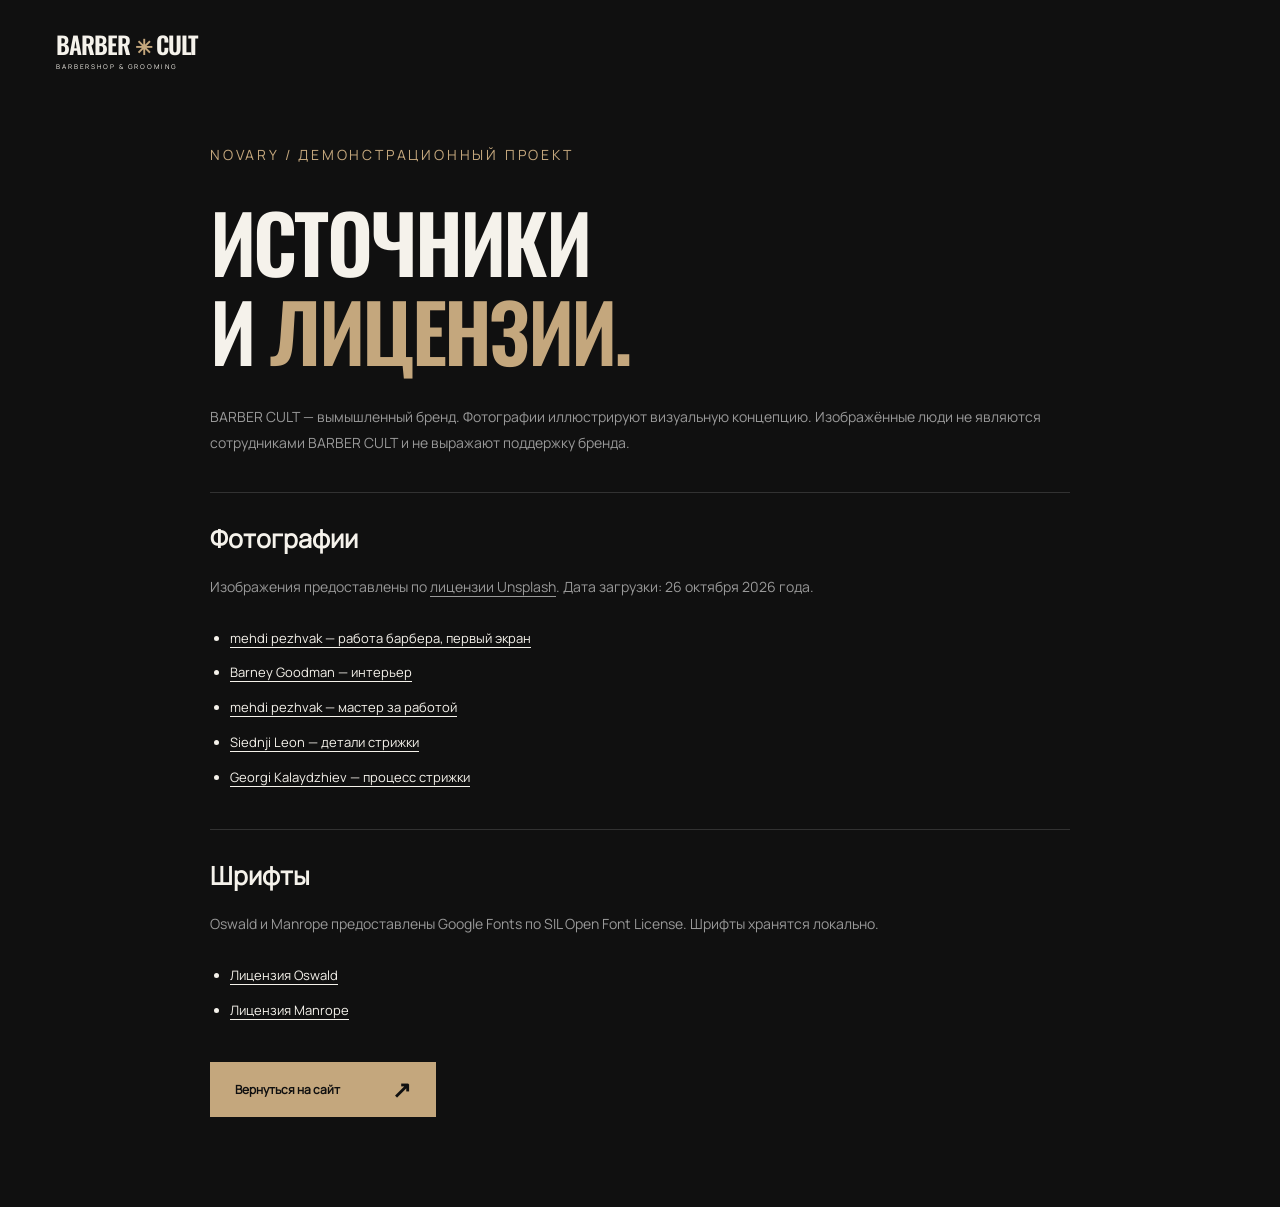
==== credits.html @ 25500d40 "feat: complete BARBER CULT landing page" ====
<!doctype html>
<html lang="ru">
<head>
  <meta charset="utf-8">
  <meta name="viewport" content="width=device-width, initial-scale=1">
  <meta name="theme-color" content="#101010">
  <meta name="description" content="Источники фотографий и лицензии шрифтов демонстрационного проекта BARBER CULT от AI-студии NOVARY.">
  <title>Источники и лицензии — BARBER CULT / NOVARY</title>
  <link rel="icon" href="assets/favicon.svg" type="image/svg+xml">
  <link rel="stylesheet" href="styles.css">
</head>
<body>
  <a class="skip-link" href="#credits">Перейти к содержимому</a>
  <header class="header"><a class="logo" href="index.html" aria-label="BARBER CULT — на главную">BARBER<span class="logo-star" aria-hidden="true">✳</span>CULT<span class="logo-sub">BARBERSHOP &amp; GROOMING</span></a></header>
  <main id="credits" class="container credits-page" tabindex="-1">
    <p class="eyebrow">NOVARY / ДЕМОНСТРАЦИОННЫЙ ПРОЕКТ</p>
    <h1>ИСТОЧНИКИ<br>И <span class="accent">ЛИЦЕНЗИИ.</span></h1>
    <p>BARBER CULT — вымышленный бренд. Фотографии иллюстрируют визуальную концепцию. Изображённые люди не являются сотрудниками BARBER CULT и не выражают поддержку бренда.</p>
    <section aria-labelledby="photos-title">
      <h2 id="photos-title">Фотографии</h2>
      <p>Изображения предоставлены по <a href="https://unsplash.com/license">лицензии Unsplash</a>. Дата загрузки: 26 октября 2026 года.</p>
      <ul class="credits-list">
        <li><a href="https://unsplash.com/photos/a-barber-is-cutting-hair-in-a-salon-NATMVNvlB_c">mehdi pezhvak — работа барбера, первый экран</a></li>
        <li><a href="https://unsplash.com/photos/an-empty-barbershop-interior-with-several-chairs-and-mirrors-AXurvQTtO3Y">Barney Goodman — интерьер</a></li>
        <li><a href="https://unsplash.com/photos/a-barber-is-cutting-a-clients-hair-PQfvTunl4tY">mehdi pezhvak — мастер за работой</a></li>
        <li><a href="https://unsplash.com/photos/barber-cutting-clients-hair-with-clippers-N9nFgunCLAc">Siednji Leon — детали стрижки</a></li>
        <li><a href="https://unsplash.com/photos/barber-cutting-hair-of-a-customer-in-a-busy-barbershop-QDV80LO1VUQ">Georgi Kalaydzhiev — процесс стрижки</a></li>
      </ul>
    </section>
    <section aria-labelledby="fonts-title">
      <h2 id="fonts-title">Шрифты</h2>
      <p>Oswald и Manrope предоставлены Google Fonts по SIL Open Font License. Шрифты хранятся локально.</p>
      <ul class="credits-list"><li><a href="assets/fonts/OFL-Oswald.txt">Лицензия Oswald</a></li><li><a href="assets/fonts/OFL-Manrope.txt">Лицензия Manrope</a></li></ul>
    </section>
    <a class="button" href="index.html">Вернуться на сайт <span aria-hidden="true">↗</span></a>
  </main>
</body>
</html>
---- styles.css ----
@font-face{font-family:Oswald;src:url('assets/fonts/oswald.woff') format('woff'),url('assets/fonts/oswald.ttf') format('truetype');font-style:normal;font-weight:600;font-display:swap}
@font-face{font-family:Manrope;src:url('assets/fonts/manrope.woff') format('woff'),url('assets/fonts/manrope.ttf') format('truetype');font-style:normal;font-weight:400;font-display:swap}
:root{--bg:#101010;--surface:#1a1a1a;--text:#f5f2eb;--muted:#999;--accent:#c4a77d;--line:#ffffff24;--heading:Oswald,'Arial Narrow',Impact,sans-serif;--body:Manrope,Arial,sans-serif}
[hidden]{display:none!important}
*{box-sizing:border-box}html{scroll-behavior:smooth;scroll-padding-top:100px}body{margin:0;background:var(--bg);color:var(--text);font:14px/1.75 var(--body);-webkit-font-smoothing:antialiased}body.locked{overflow:hidden}::selection{background:var(--accent);color:var(--bg)}a{color:inherit;text-decoration:none}button{font:inherit;color:inherit;cursor:pointer}button,a{-webkit-tap-highlight-color:transparent}button{border:0}button:disabled{opacity:.4;cursor:not-allowed}button:active{transform:translateY(1px)}:focus-visible{outline:2px solid var(--accent);outline-offset:6px}img{display:block;width:100%;height:100%;object-fit:cover}figure,p,h1,h2,h3,blockquote{margin:0}p{color:var(--muted)}h1,h2{font-family:var(--heading);font-weight:600;line-height:1.12;letter-spacing:-.035em}h2{font-size:clamp(46px,5.4vw,80px)}h3{font-size:20px;font-weight:400;line-height:1.4}.accent{color:var(--accent)}.container{width:calc(100% - 112px);max-width:1328px;margin-inline:auto}.section{padding-block:110px}.section-kicker{display:flex;justify-content:space-between;gap:24px;border-top:1px solid var(--line);padding-top:22px;margin-bottom:62px;font-size:10px;letter-spacing:.16em}.section-kicker>span:first-child{color:var(--accent)}.section-kicker>span:last-child{color:var(--muted)}.eyebrow{font-size:10px;letter-spacing:.2em;color:var(--accent);display:flex;align-items:center;gap:13px}.small-line{width:28px;height:1px;background:var(--accent)}.micro{font-size:9px;line-height:1.7;letter-spacing:.12em}.demo-note{font-size:11px;line-height:1.8;color:var(--muted)}.button{min-height:54px;display:inline-flex;justify-content:space-between;align-items:center;gap:52px;padding:15px 24px;background:var(--accent);color:var(--bg);font-size:12px;font-weight:600;border:1px solid var(--accent);transition:background .25s,border-color .25s}.button:hover{background:#ddc6a5;border-color:#ddc6a5}.button>span{font-size:23px;line-height:1}.button-small{min-height:44px;padding:10px 20px;font-size:11px;gap:34px}.round-arrow{display:inline-grid;place-items:center;width:42px;height:42px;border:1px solid var(--line);border-radius:50%;font-size:19px;background:transparent;transition:color .25s,border-color .25s,background .25s}.round-arrow:hover{border-color:var(--accent);color:var(--accent)}.header{height:102px;padding-inline:56px;display:flex;align-items:center;gap:30px;max-width:1600px;margin:auto}.logo{font-family:var(--heading);font-size:24px;font-weight:600;line-height:1;white-space:nowrap;letter-spacing:-.045em;position:relative}.logo-star{font-size:21px;color:var(--accent);padding-inline:5px}.logo-sub{display:block;font-family:var(--body);font-size:6.5px;letter-spacing:.29em;font-weight:400;margin-top:8px}.nav{display:flex;gap:29px;margin-left:auto;margin-right:26px;font-size:11px}.nav a,.footer nav a{transition:color .2s}.nav a:hover,.nav a[aria-current],.footer a:hover{color:var(--accent)}.menu-toggle{display:none}.hero{position:relative;max-width:1600px;margin:auto;padding:46px 56px 0;display:grid;grid-template-columns:1fr 48%;min-height:735px}.hero-copy{padding-top:22px;position:relative;z-index:2}.hero h1{font-size:clamp(70px,7.75vw,122px);line-height:1.12;position:relative;margin-top:35px;margin-right:-185px;letter-spacing:-.04em;pointer-events:none}.hero h1>span{color:var(--accent)}.hero-description{margin-top:30px}.hero-description p{font-size:13px;line-height:1.9;max-width:300px;margin-bottom:28px}.hero-description .micro{display:block;color:var(--muted);font-size:7px;margin-top:12px;letter-spacing:.1em}.scroll-link{margin-top:48px;display:inline-flex;align-items:center;gap:14px;font-size:8px;letter-spacing:.15em;color:var(--muted)}.scroll-link:hover{color:var(--text)}.scroll-link .round-arrow{width:33px;height:33px;font-size:17px}.hero-visual{position:relative;height:592px;background:var(--surface)}.hero-visual img{object-position:50% 52%;filter:grayscale(1) brightness(.7);height:100%}.hero-visual:after{content:'';position:absolute;inset:0;background:linear-gradient(90deg,#10101036,transparent 45%)}.hero-visual figcaption{position:absolute;bottom:20px;left:23px;right:23px;display:flex;justify-content:space-between;font-size:7px;letter-spacing:.16em;z-index:1;color:#ddd}.hero-seal{position:absolute;z-index:3;right:25px;top:26px;width:86px;height:86px;border:1px solid #f5f2eb70;border-radius:50%;display:flex;align-items:center;justify-content:center;flex-direction:column;font:26px/1 var(--heading);transform:rotate(12deg)}.hero-seal span{font:5px/1.6 var(--body);letter-spacing:.17em;text-align:center;margin-top:5px}.hero-bottom{grid-column:1/-1;display:flex;justify-content:space-between;align-items:center;gap:20px;border-bottom:1px solid var(--line);padding:28px 0;font-size:8px;letter-spacing:.16em;color:var(--muted)}.hero-bottom .accent{font-size:16px;margin-left:12px}.about-grid{display:grid;grid-template-columns:1fr 1fr;gap:10.5%;align-items:center}.about-photo{position:relative;height:550px;margin-right:25px}.about-photo img{filter:grayscale(.65) brightness(.76);object-position:48% center}.about-photo:after{content:'EST. / CULT';position:absolute;right:-29px;top:23px;writing-mode:vertical-rl;font-size:8px;letter-spacing:.18em;color:var(--accent)}.about-photo figcaption{font-size:8px;letter-spacing:.14em;color:var(--muted);margin-top:16px}.about-copy h2{margin-bottom:30px}.lead{font-size:20px;line-height:1.6;color:var(--text)}.about-copy .lead{margin-bottom:23px}.about-copy>p:not(.lead){max-width:400px;margin-top:15px;font-size:12px}.about-signature{display:flex;align-items:center;gap:30px;margin-top:30px;padding-top:23px;border-top:1px solid var(--line)}.signature{font:italic 29px Georgia,serif;color:var(--accent);white-space:nowrap}.about-signature .micro{font-size:7px;color:var(--muted)}.about-copy>p.demo-note{font-size:10px;margin-top:23px}.services{background:var(--surface)}.services-layout{display:grid;grid-template-columns:1fr 1.55fr;gap:9%}.services-intro>p{font-size:12px;max-width:270px;margin:25px 0 14px}.services-intro>.demo-note{font-size:10px}.craft-mark{font:150px/1 var(--body);color:var(--accent);margin-top:42px}.service-row{display:grid;grid-template-columns:22px 1fr auto;gap:16px;align-items:start;padding:29px 0;border-bottom:1px solid var(--line)}.service-row:first-child{padding-top:5px}.service-number{color:var(--accent);font-size:8px;padding-top:7px}.service-row h3{font-size:19px}.service-row p{font-size:10px;margin:7px 0 8px}.service-row .micro{color:var(--muted);font-size:8px}.service-end{display:flex;align-items:center;gap:20px}.price{font-size:19px;white-space:nowrap}.service-arrow{width:38px;height:38px;background:transparent;color:var(--accent);border:1px solid var(--line);font-size:22px;flex-shrink:0;transition:background .2s,color .2s,border-color .2s}.service-arrow:hover{background:var(--accent);border-color:var(--accent);color:var(--bg)}.service-tag{color:var(--accent);border:1px solid #c4a77d50;margin-left:10px;padding:3px 6px;font-size:7px}.section-heading{display:flex;align-items:end;justify-content:space-between;gap:30px;margin-bottom:45px}.section-heading>p{font-size:11px;max-width:280px}.gallery-grid{display:grid;grid-template-columns:1.2fr 1fr;gap:23px}.gallery-item{position:relative;height:250px;overflow:hidden;background:var(--surface)}.gallery-tall{grid-row:span 2;height:523px}.gallery-item img{filter:grayscale(1) brightness(.8);transition:filter .5s,transform .7s;object-position:center 42%}.gallery-item:hover img{filter:grayscale(.2) brightness(.9);transform:scale(1.035)}.gallery-item:after{content:'';position:absolute;inset:50% 0 0;background:linear-gradient(transparent,#0009);pointer-events:none}.gallery-item figcaption{position:absolute;bottom:20px;left:23px;right:23px;display:flex;justify-content:space-between;align-items:center;z-index:1;font-size:8px;letter-spacing:.12em}.gallery-note{margin-top:22px;font-size:10px}.statement{overflow:hidden;white-space:nowrap;display:flex;gap:35px;justify-content:center;align-items:center;padding:34px 0;border-block:1px solid var(--line);font:600 clamp(44px,6.3vw,96px)/1.2 var(--heading);letter-spacing:-.025em}.statement>span:last-child{font-size:70px}.team-grid{display:grid;grid-template-columns:repeat(3,1fr);gap:25px}.team-image{height:370px;overflow:hidden;position:relative;background:var(--surface)}.team-image img{filter:grayscale(1) brightness(.8);transition:filter .4s,transform .6s}.team-member:hover img{filter:grayscale(.35);transform:scale(1.025)}.team-image span{position:absolute;bottom:18px;left:19px;font-size:7px;letter-spacing:.1em;background:var(--bg);padding:7px 10px}.team-image img.portrait-one{object-position:20% 40%;object-fit:cover}.team-image img.portrait-two{object-position:50% 32%}.team-image img.portrait-three{object-position:48% 25%}.team-caption{display:flex;justify-content:space-between;gap:10px;align-items:center;margin-top:22px}.team-caption h3{font-size:19px}.team-caption p{font-size:10px;margin-top:5px}.team-caption .service-arrow{border:0}.team>.demo-note{margin-top:30px;font-size:10px;max-width:750px}.reviews{background:var(--surface)}.reviews-layout{display:grid;grid-template-columns:1fr 1.5fr;gap:10%}.reviews-layout .demo-note{margin-top:25px;font-size:10px}.quote-mark{font:80px/.8 Georgia,serif;color:var(--accent);display:block;margin-bottom:15px}.review blockquote{font-size:22px;line-height:1.7;letter-spacing:-.02em;min-height:151px}.review-author{display:flex;align-items:center;gap:20px;margin-top:28px}.review-author>span:first-child{font-size:12px}.review-author>span:last-child{font-size:8px;color:var(--muted);letter-spacing:.1em}.review-controls{display:flex;justify-content:space-between;align-items:center;border-top:1px solid var(--line);padding-top:20px;margin-top:30px;color:var(--muted)}.review-controls>div{display:flex;gap:10px}.contacts-layout{display:grid;grid-template-columns:1.1fr 1fr;gap:15%}.contacts h2{font-size:clamp(65px,8vw,118px)}.contacts .lead{margin:24px 0 31px;font-size:17px}.booking-caption{margin-top:13px;font-size:7px}.contact-details{padding-top:10px}.contact-details>div{padding-bottom:30px;margin-bottom:25px;border-bottom:1px solid var(--line)}.contact-details p{font-size:19px;color:var(--text);margin:12px 0 5px;overflow-wrap:anywhere}.contact-details .demo-note{font-size:10px}.footer{border-top:1px solid var(--line);padding-top:42px;padding-bottom:25px}.footer-main{display:flex;justify-content:space-between;align-items:start;gap:30px;margin-bottom:50px}.footer nav{display:flex;gap:26px;font-size:11px;padding-top:4px}.socials{display:grid;grid-template-columns:1fr 1fr;gap:8px 20px}.socials .micro{grid-column:1/-1;color:var(--muted);font-size:7px}.text-button{background:none;padding:0;font-size:9px;text-align:left;letter-spacing:.05em}.text-button:hover{color:var(--accent)}.footer-bottom{border-top:1px solid var(--line);padding-top:22px;display:flex;justify-content:space-between;gap:20px;font-size:8px;color:var(--muted)}.studio{font-size:13px;letter-spacing:.1em;color:var(--text);margin-left:8px}.project-note{font-size:9px;color:var(--muted);margin-top:25px;max-width:820px}.project-note a{text-decoration:underline;text-underline-offset:3px}.skip-link{position:fixed;top:10px;left:10px;z-index:20;padding:12px 20px;background:var(--accent);color:var(--bg);transform:translateY(-160%)}.skip-link:focus{transform:none}dialog{background:var(--surface);color:var(--text);border:1px solid var(--line);width:min(570px,calc(100% - 32px));padding:50px;max-height:calc(100dvh - 40px);overflow:auto}dialog::backdrop{background:#000b;backdrop-filter:blur(6px)}dialog h2{font-size:48px;margin:28px 0 22px}dialog>p:not(.eyebrow){font-size:12px}.dialog-close{position:absolute;right:16px;top:10px;background:transparent;font-size:28px;color:var(--muted);width:40px;height:40px}.dialog-close:hover{color:var(--text)}.dialog-actions{display:flex;flex-direction:column;gap:22px;margin-top:30px}.dialog-actions>.text-button{text-align:center}.booking-selection{border-block:1px solid var(--line);padding:16px 0;margin-top:20px;color:var(--accent);white-space:pre-line}.noscript-note{padding:20px;text-align:center}.js .reveal{opacity:0;transform:translateY(22px);transition:opacity .7s ease,transform .7s ease}.js .reveal.visible{opacity:1;transform:none}
@media(min-width:1600px){.hero h1{font-size:124px}}
@media(max-width:1100px){.container{width:calc(100% - 64px)}.header{padding-inline:32px;gap:20px}.nav{gap:18px;margin-right:10px}.hero{padding-inline:32px;grid-template-columns:1fr 47%;min-height:680px}.hero h1{font-size:8.8vw;margin-right:-160px}.hero-visual{height:550px}.hero-description{margin-top:30px}.hero-description p{font-size:12px}.hero-seal{width:70px;height:70px;font-size:22px}.section{padding-block:85px}.about-grid{gap:7%}.about-photo{height:490px;margin-right:10px}.about-copy>p:not(.lead){font-size:11px}.about-signature{gap:15px}.about-signature .micro{font-size:6px}.services-layout{gap:6%;grid-template-columns:1fr 1.7fr}.service-end{gap:10px}.service-row{gap:10px}.service-row h3{font-size:17px}.price{font-size:17px}.team-image{height:300px}.team-caption h3{font-size:16px}.team-caption p{font-size:9px}.review blockquote{font-size:19px;min-height:160px}.footer nav{gap:18px}}
@media(max-width:760px){html{scroll-padding-top:30px}.container{width:calc(100% - 40px)}.header{height:82px;padding-inline:20px;gap:20px}.logo{font-size:22px}.logo-sub{font-size:6px}.header-book{margin-left:auto;min-height:38px;padding:8px 12px;gap:15px;font-size:10px}.header-book>span{font-size:18px}.menu-toggle{display:flex;flex-direction:column;gap:6px;justify-content:center;width:30px;height:42px;background:transparent;position:relative;z-index:12;padding:0}.menu-toggle>span{width:24px;height:1px;background:var(--text);transition:transform .25s}.menu-toggle[aria-expanded=true]>span:first-child{transform:translateY(3.5px) rotate(45deg)}.menu-toggle[aria-expanded=true]>span:last-child{transform:translateY(-3.5px) rotate(-45deg)}.nav{display:none;position:absolute;top:82px;left:0;right:0;z-index:10;background:var(--surface);padding:30px 25px 40px;border-block:1px solid var(--line);margin:0;box-shadow:0 30px 40px #0008}.nav.open{display:flex;flex-direction:column;gap:0}.nav a{font-size:23px;padding:10px 0}.hero{padding:26px 20px 0;display:block;min-height:0}.hero-copy{padding-top:0}.hero .eyebrow{font-size:8px}.hero h1{font-size:clamp(56px,11.5vw,87px);margin:25px 0 0;line-height:1.13;position:relative;z-index:2}.hero-description{margin:24px 0 0;display:grid;grid-template-columns:1fr auto;align-items:center;gap:12px}.hero-description p{font-size:11px;margin:0;line-height:1.8}.hero-description .button{gap:20px;padding:12px 16px;min-height:48px;font-size:11px}.hero-description .micro{grid-column:2;font-size:5px;margin:0;letter-spacing:0}.scroll-link{display:none}.hero-visual{height:420px;margin-top:30px}.hero-visual img{object-position:50% 47%;filter:grayscale(1) brightness(.85)}.hero-seal{top:20px;right:20px}.hero-bottom{padding:20px 0;font-size:6px;line-height:1.8}.hero-bottom>span:first-child{max-width:160px}.hero-bottom>span:last-child{text-align:right;max-width:150px}.section{padding-block:64px}.section-kicker{margin-bottom:35px;padding-top:17px;font-size:8px;gap:20px}.section-kicker>span:last-child{text-align:right;font-size:7px;max-width:160px}h2{font-size:48px}.about-grid{display:flex;flex-direction:column-reverse;gap:40px;align-items:stretch}.about-copy h2{margin-bottom:23px}.about-copy>p:not(.lead){font-size:12px;max-width:100%}.about-copy .lead{font-size:18px}.about-signature{justify-content:space-between;gap:20px}.about-signature .micro{font-size:7px}.about-photo{height:400px;margin:0 22px 20px 0}.about-photo figcaption{font-size:7px}.about-photo:after{right:-24px;font-size:7px}.services-layout{display:block}.services-intro{position:relative}.services-intro h2{max-width:290px}.services-intro>p{max-width:280px;font-size:12px}.craft-mark{position:absolute;right:2px;top:4px;font-size:80px;margin:0;opacity:.45}.service-list{margin-top:36px}.service-row{grid-template-columns:16px 1fr auto;gap:8px;padding:24px 0}.service-row:first-child{padding-top:24px;border-top:1px solid var(--line)}.service-row h3{font-size:16px}.service-row p{font-size:9px;max-width:195px;line-height:1.7}.service-number{font-size:7px}.service-row .micro{font-size:7px}.price{font-size:15px}.service-end{gap:9px;align-items:center}.service-arrow{height:30px;width:30px;font-size:18px}.service-tag{margin-left:5px;font-size:6px}.section-heading{display:block;margin-bottom:30px}.section-heading>p{margin-top:20px;font-size:11px;max-width:100%}.gallery-grid{gap:12px;grid-template-columns:1fr 1fr}.gallery-tall{grid-column:1/-1;grid-row:auto;height:420px}.gallery-item:not(.gallery-tall){height:260px}.gallery-item figcaption{left:12px;right:12px;bottom:12px;font-size:6px;gap:8px}.gallery-note{font-size:9px}.statement{gap:18px;padding:25px 0;font-size:43px;justify-content:start;padding-left:20px}.statement>span:last-child{font-size:40px}.team-grid{grid-template-columns:1fr;gap:38px}.team-image{height:420px}.team-caption{margin-top:18px}.team-caption h3{font-size:21px}.team-caption p{font-size:11px}.team-image img.portrait-one{object-position:50% 42%}.team-caption .service-arrow{width:40px;height:40px;font-size:24px}.team>.demo-note{font-size:9px}.reviews-layout{display:block}.reviews-layout h2 br{display:none}.reviews-layout .demo-note{margin-top:20px}.review-content{margin-top:40px}.review blockquote{font-size:19px;min-height:165px}.review-author{margin-top:24px;gap:15px}.review-controls{margin-top:26px}.contacts-layout{display:block}.contacts h2{font-size:80px}.contacts .lead{font-size:17px}.contact-details{margin-top:45px}.contact-details p{font-size:20px}.contact-details>div{margin-bottom:23px;padding-bottom:23px}.footer{padding-top:30px}.footer-main{display:grid;grid-template-columns:1fr 1fr;gap:30px;margin-bottom:30px}.footer-main>.logo{grid-column:1/-1;justify-self:start}.footer nav{flex-direction:column;gap:10px;font-size:12px}.socials{display:flex;flex-direction:column;gap:12px}.socials .micro{font-size:8px}.socials .text-button{font-size:11px}.footer-bottom{flex-wrap:wrap;gap:18px;font-size:8px}.footer-bottom>span:first-child{width:100%}.footer-bottom>a{margin-left:auto}.project-note{font-size:9px}dialog{padding:38px 25px}dialog h2{font-size:43px}dialog .eyebrow{font-size:8px}.dialog-close{right:8px;top:4px}.js .reveal{transform:translateY(14px)}}
@media(max-width:370px){.header{gap:12px}.header-book{gap:10px}.logo{font-size:20px}.hero-description{grid-template-columns:1fr}.hero-description .button{justify-self:start;margin-top:5px}.hero-description .micro{grid-column:1}.hero h1{font-size:11.4vw}.service-end{flex-direction:column;gap:8px;align-items:end}.service-row p{max-width:160px}.gallery-item:not(.gallery-tall){height:210px}.team-image{height:360px}.craft-mark{font-size:60px;top:20px;opacity:.25}.review blockquote{min-height:220px}}
/* Keep essential explanatory text readable without changing the composition. */
.hero-description .micro,.booking-caption{font-size:10px;letter-spacing:.04em}
.about-copy>p.demo-note,.services-intro>.demo-note,.gallery-note,.team>.demo-note,.reviews-layout .demo-note,.contact-details .demo-note,.project-note{font-size:11px}
.service-row p,.team-caption p,.section-heading>p{font-size:12px}
.text-button{min-height:24px}
.menu-toggle{flex-shrink:0}
html:not(.has-js) .menu-toggle{display:none}
@media(max-width:760px){
  .hero-description .micro{grid-column:1/-1;margin-top:3px}
  .service-row,.service-row>div{min-width:0}
  .service-arrow{width:44px;height:44px}
  .menu-toggle{width:44px;height:44px;align-items:center}
  .header{gap:12px}
  .header-book{flex-shrink:0}
  .dialog-close{width:44px;height:44px}
  .hero-description p{font-size:12px}
  html:not(.has-js) .header{height:auto;min-height:82px;flex-wrap:wrap;padding-block:20px}
  html:not(.has-js) .nav{display:flex;position:static;order:3;width:100%;flex-direction:row;flex-wrap:wrap;gap:10px 20px;padding:14px 0 0;border:0;box-shadow:none;background:none}
  html:not(.has-js) .nav a{font-size:14px;padding:5px 0}
}
@media(max-width:370px){
  .header{gap:8px}
  .header-book{gap:8px;padding-inline:10px}
  .hero-description .micro{font-size:10px}
}
/* :focus-visible also works in Windows forced-colors mode. */
@media(forced-colors:active){:focus-visible{outline-color:Highlight}.button,.service-arrow,.round-arrow{border:1px solid ButtonText}}
@media(prefers-reduced-motion:reduce){html{scroll-behavior:auto}*,*:before,*:after{animation:none!important;transition:none!important}.js .reveal{opacity:1;transform:none}}

/* Picture wrappers keep the established image geometry and filters. */
picture{display:block;width:100%;height:100%}
.credits-page{max-width:860px;padding-block:40px 90px}
.credits-page h1{font-size:clamp(44px,7vw,80px);margin:28px 0}
.credits-page h2{font:600 25px/1.4 var(--body);letter-spacing:0;margin-bottom:18px}
.credits-page p{font-size:14px;line-height:1.9}
.credits-page section{margin-block:35px;padding-top:28px;border-top:1px solid var(--line)}
.credits-list{padding-left:20px;margin-block:20px}
.credits-list li{padding-block:6px;font-size:13px;overflow-wrap:anywhere}
.credits-page p a,.credits-list a{text-decoration:underline;text-underline-offset:4px}
.credits-page a:hover{color:var(--accent)}
.credits-page .button:hover{color:var(--bg)}
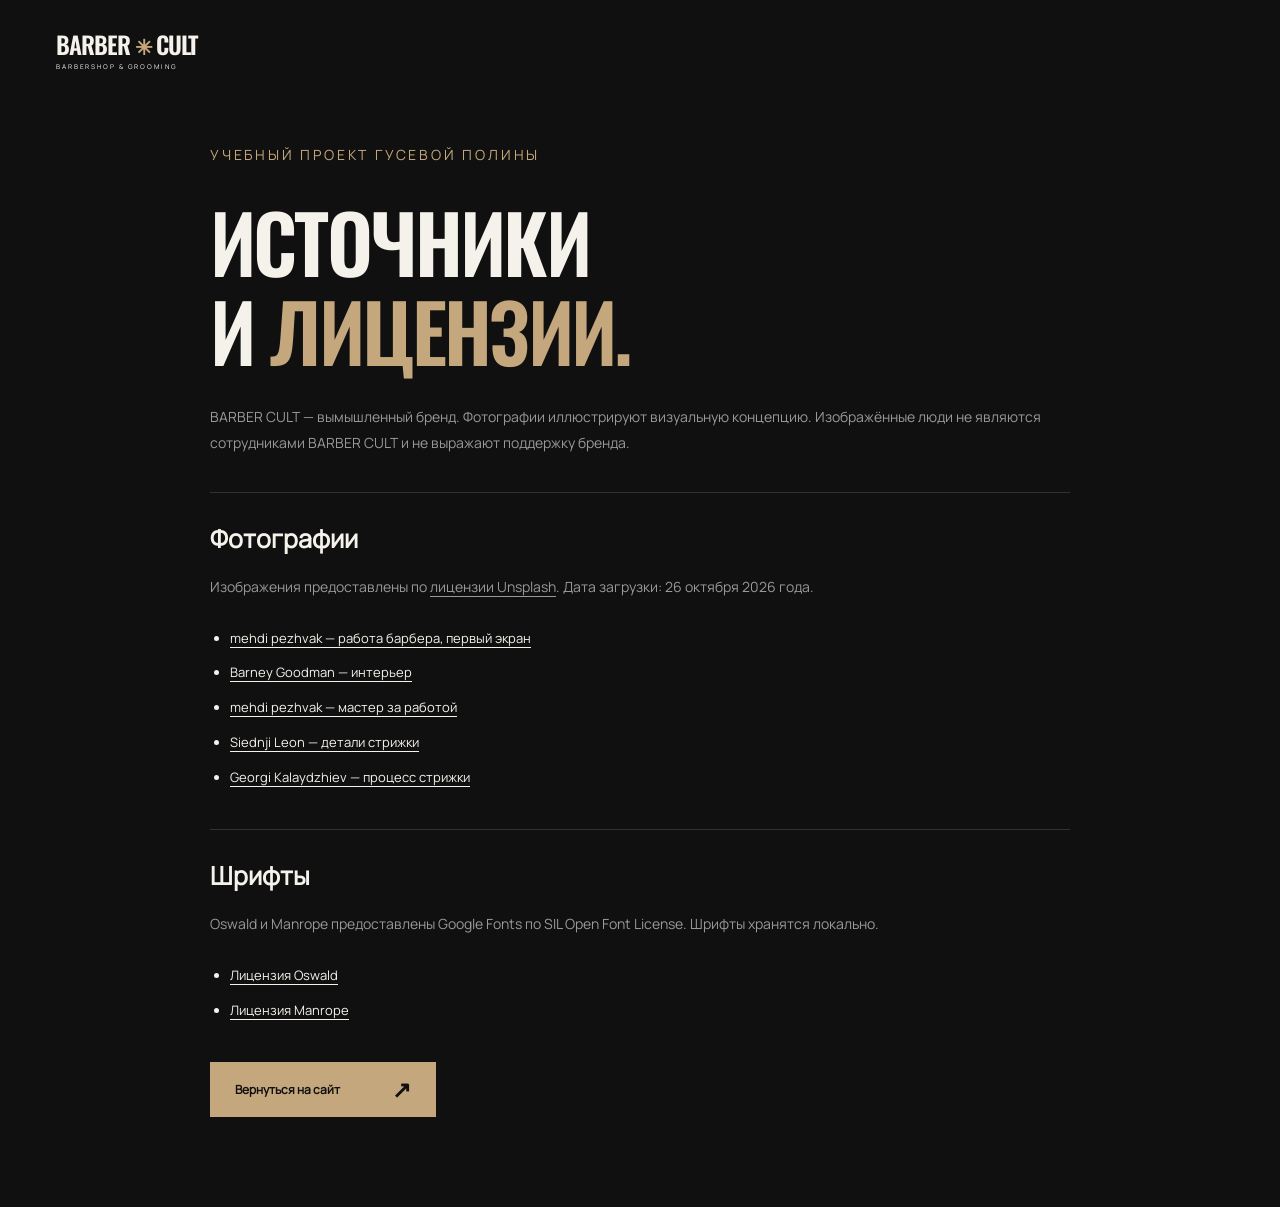
==== commit f76b50ab: "Present BARBER CULT as Polina Guseva educational project: credits.html" ====
--- a/credits.html
+++ b/credits.html
@@ -4,8 +4,27 @@
   <meta charset="utf-8">
   <meta name="viewport" content="width=device-width, initial-scale=1">
   <meta name="theme-color" content="#101010">
-  <meta name="description" content="Источники фотографий и лицензии шрифтов демонстрационного проекта BARBER CULT от AI-студии NOVARY.">
-  <title>Источники и лицензии — BARBER CULT / NOVARY</title>
+  <meta name="description" content="Источники фотографий и лицензии шрифтов демонстрационного проекта BARBER CULT Гусевой Полины.">
+  <title>Источники и лицензии — BARBER CULT — Учебный проект Гусевой Полины</title>
+  <link rel="canonical" href="https://barber-cult.pages.dev/credits.html">
+  <meta name="author" content="Гусева Полина">
+  <meta property="og:title" content="Источники и лицензии — BARBER CULT — Учебный проект Гусевой Полины">
+  <meta property="og:description" content="Фотографии и шрифты демонстрационного проекта вымышленного барбершопа Гусевой Полины.">
+  <meta property="og:type" content="website">
+  <meta property="og:locale" content="ru_RU">
+  <meta property="og:site_name" content="BARBER CULT — Учебный проект Гусевой Полины">
+  <meta property="og:url" content="https://barber-cult.pages.dev/credits.html">
+  <meta property="og:image" content="https://barber-cult.pages.dev/assets/images/interior.jpg">
+  <meta property="og:image:type" content="image/jpeg">
+  <meta property="og:image:width" content="1100">
+  <meta property="og:image:height" content="754">
+  <meta property="og:image:alt" content="Винтажный интерьер — фотография для визуальной концепции BARBER CULT">
+  <meta name="twitter:card" content="summary_large_image">
+  <meta name="twitter:title" content="Источники и лицензии — BARBER CULT — Учебный проект Гусевой Полины">
+  <meta name="twitter:description" content="Фотографии и шрифты демонстрационного учебного проекта Гусевой Полины.">
+  <meta name="twitter:image" content="https://barber-cult.pages.dev/assets/images/interior.jpg">
+  <meta name="twitter:image:alt" content="Винтажный интерьер — фотография для визуальной концепции BARBER CULT">
+  <link rel="icon" href="favicon.ico" sizes="16x16 32x32 48x48 64x64">
   <link rel="icon" href="assets/favicon.svg" type="image/svg+xml">
   <link rel="stylesheet" href="styles.css">
 </head>
@@ -13,7 +32,7 @@
   <a class="skip-link" href="#credits">Перейти к содержимому</a>
   <header class="header"><a class="logo" href="index.html" aria-label="BARBER CULT — на главную">BARBER<span class="logo-star" aria-hidden="true">✳</span>CULT<span class="logo-sub">BARBERSHOP &amp; GROOMING</span></a></header>
   <main id="credits" class="container credits-page" tabindex="-1">
-    <p class="eyebrow">NOVARY / ДЕМОНСТРАЦИОННЫЙ ПРОЕКТ</p>
+    <p class="eyebrow">УЧЕБНЫЙ ПРОЕКТ ГУСЕВОЙ ПОЛИНЫ</p>
     <h1>ИСТОЧНИКИ<br>И <span class="accent">ЛИЦЕНЗИИ.</span></h1>
     <p>BARBER CULT — вымышленный бренд. Фотографии иллюстрируют визуальную концепцию. Изображённые люди не являются сотрудниками BARBER CULT и не выражают поддержку бренда.</p>
     <section aria-labelledby="photos-title">
